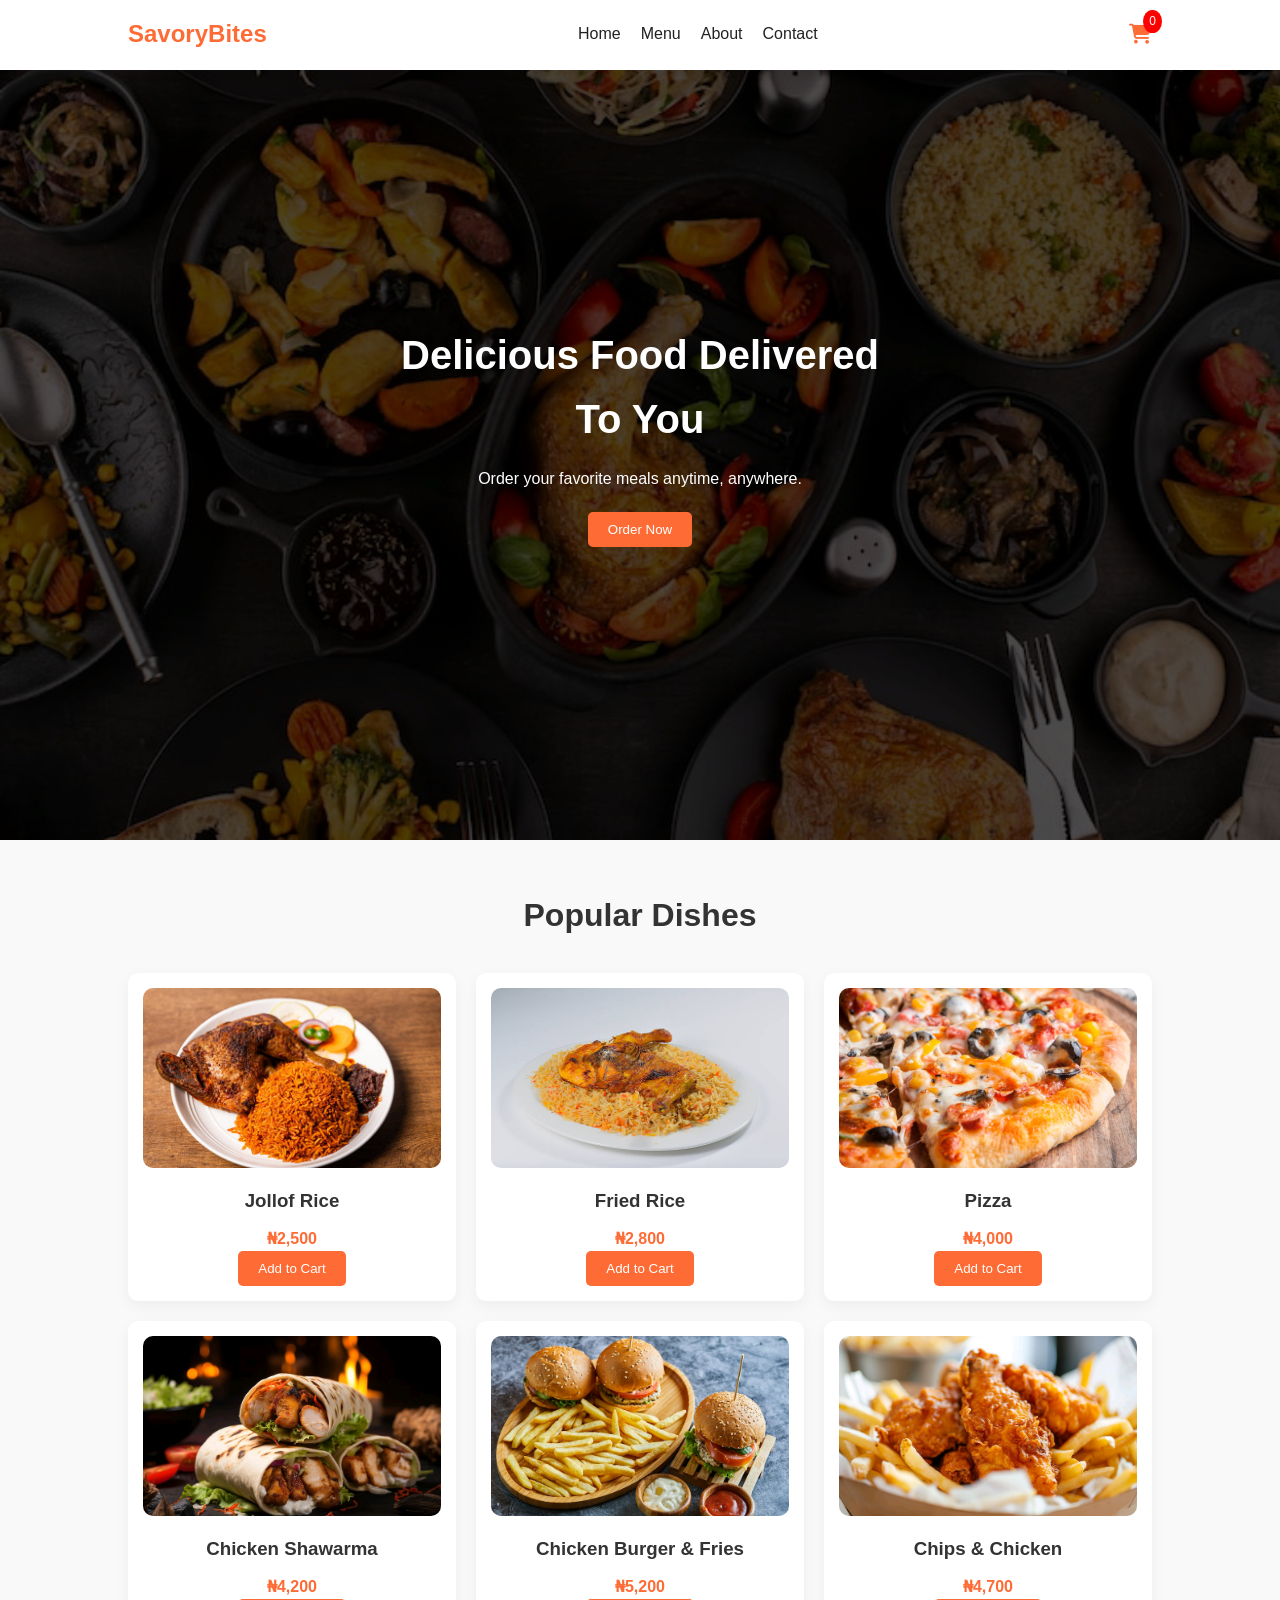
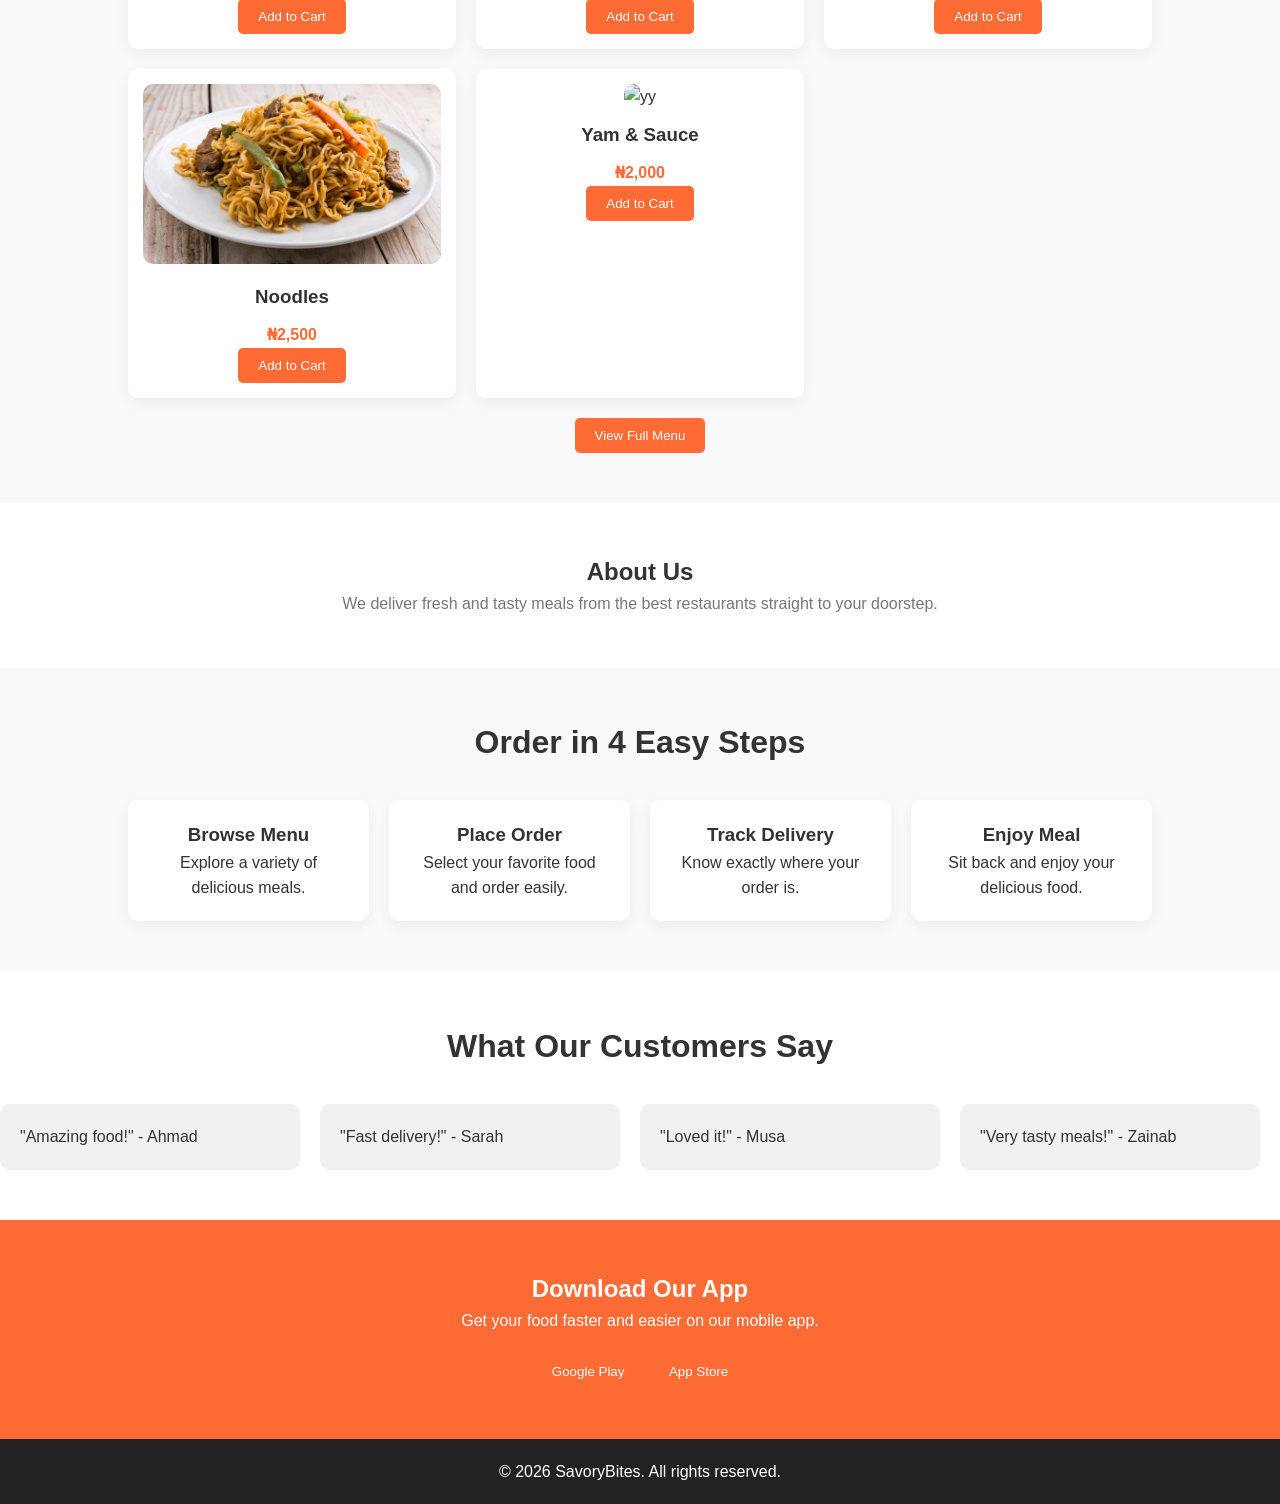
==== index.html @ 62830fe2 "Initialzed" ====
<!DOCTYPE html>
<html lang="en">
  <head>
    <meta charset="UTF-8" />
    <meta name="viewport" content="width=device-width, initial-scale=1.0" />
    <title>SavoryBites</title>
    <link
      rel="stylesheet"
      href="https://cdnjs.cloudflare.com/ajax/libs/font-awesome/4.7.0/css/font-awesome.min.css"
    />
    <link
      rel="stylesheet"
      href="https://cdnjs.cloudflare.com/ajax/libs/font-awesome/6.2.0/css/all.min.css"
    />
    <link rel="stylesheet" href="style.css" />
  </head>
  <body>
    <!-- ===== NAVBAR ===== -->
    <header class="header">
      <nav class="navbar">
        <!-- LEFT -->
        <div class="logo">SavoryBites</div>

        <!-- CENTER -->
        <ul class="nav-links" id="nav-links">
          <li><a href="#">Home</a></li>
          <li><a href="#">Menu</a></li>
          <li><a href="#">About</a></li>
          <li><a href="#">Contact</a></li>
        </ul>

        <!-- RIGHT -->
        <div class="nav-right">
          <div class="cart-icon" id="cart-toggle">
            <a href="cart.html"
              ><i class="fas fa-cart-shopping"></i> <span id="cart-count"></span
            ></a>
          </div>
          <div class="hamburger" id="hamburger">☰</div>
        </div>
      </nav>
    </header>

    <!-- ===== HERO SECTION ===== -->
    <section class="hero">
      <div class="hero-content">
        <h1>Delicious Food Delivered To You</h1>
        <p>Order your favorite meals anytime, anywhere.</p>
        <button class="btn">Order Now</button>
      </div>

      <!-- <div class="hero-image">
        <img src="" alt="Delicious food" />
      </div> -->
    </section>

    <!-- ===== FOOD MENU ===== -->
    <section class="menu">
      <h2 class="section-title">Popular Dishes</h2>

      <div class="menu-grid">
        <!-- CARD 1 -->
        <div class="food-card">
          <img src="images/jollof rice.jpg" loading="lazy" alt="" />
          <h3>Jollof Rice</h3>
          <p>₦2,500</p>
          <button
            class="btn add-to-cart"
            data-name="Jollof Rice"
            data-price="2500"
          >
            Add to Cart
          </button>
        </div>

        <!-- CARD 2 -->
        <div class="food-card">
          <img src="images/fried rice.jpg" loading="lazy" alt="" />
          <h3>Fried Rice</h3>
          <p>₦2,800</p>
          <button
            class="btn add-to-cart"
            data-name="Fried Rice"
            data-price="2800"
          >
            Add to Cart
          </button>
        </div>

        <!-- CARD 3 -->
        <div class="food-card">
          <img src="images/pizza.jpg" loading="lazy" alt="" />
          <h3>Pizza</h3>
          <p>₦4,000</p>
          <button class="btn add-to-cart" data-name="Pizza" data-price="4000">
            Add to Cart
          </button>
        </div>

        <!-- CARD 4 -->
        <div class="food-card">
          <img src="images/shawarma.jpg" loading="lazy" alt="" />
          <h3>Chicken Shawarma</h3>
          <p>₦4,200</p>
          <button
            class="btn add-to-cart"
            data-name="Chicken Shawarma"
            data-price="4200"
          >
            Add to Cart
          </button>
        </div>

        <!-- CARD 5 -->
        <div class="food-card">
          <img src="images/burger.jpg" loading="lazy" alt="" />
          <h3>Chicken Burger & Fries</h3>
          <p>₦5,200</p>
          <button
            class="btn add-to-cart"
            data-name="Chicken Burger & Fries"
            data-price="5200"
          >
            Add to Cart
          </button>
        </div>

        <!-- CARD 6 -->
        <div class="food-card">
          <img src="images/chicken and chips.jpg" loading="lazy" alt="" />
          <h3>Chips & Chicken</h3>
          <p>₦4,700</p>
          <button
            class="btn add-to-cart"
            data-name="Chips & Chicken"
            data-price="4700"
          >
            Add to Cart
          </button>
        </div>

        <!-- CARD 7 -->
        <div class="food-card">
          <img src="images/noodles.jpg" loading="lazy" alt="" />
          <h3>Noodles</h3>
          <p>₦2,500</p>
          <button class="btn add-to-cart" data-name="Noodles" data-price="2500">
            Add to Cart
          </button>
        </div>

        <!-- CARD 8 -->
        <div class="food-card">
          <img src="" alt="yy" />
          <h3>Yam & Sauce</h3>
          <p>₦2,000</p>
          <button
            class="btn add-to-cart"
            data-name="Yam & Sauce"
            data-price="2000"
          >
            Add to Cart
          </button>
        </div>
      </div>

      <div class="view-all">
        <button class="btn">View Full Menu</button>
      </div>
    </section>

    <!-- ===== ABOUT ===== -->
    <section class="about">
      <div class="about-content">
        <h2>About Us</h2>
        <p>
          We deliver fresh and tasty meals from the best restaurants straight to
          your doorstep.
        </p>
      </div>
    </section>

    <!-- ===== HOW IT WORKS ===== -->
    <section class="steps">
      <h2 class="section-title">Order in 4 Easy Steps</h2>

      <div class="steps-grid">
        <div class="step-card">
          <h3>Browse Menu</h3>
          <p>Explore a variety of delicious meals.</p>
        </div>

        <div class="step-card">
          <h3>Place Order</h3>
          <p>Select your favorite food and order easily.</p>
        </div>

        <div class="step-card">
          <h3>Track Delivery</h3>
          <p>Know exactly where your order is.</p>
        </div>

        <div class="step-card">
          <h3>Enjoy Meal</h3>
          <p>Sit back and enjoy your delicious food.</p>
        </div>
      </div>
    </section>

    <!-- ===== TESTIMONIALS ===== -->
    <section class="testimonials">
      <h2 class="section-title">What Our Customers Say</h2>

      <div class="testimonial-wrapper">
        <div class="testimonial-track">
          <!-- ORIGINAL 6 -->
          <div class="testimonial">"Amazing food!" - Ahmad</div>
          <div class="testimonial">"Fast delivery!" - Sarah</div>
          <div class="testimonial">"Loved it!" - Musa</div>
          <div class="testimonial">"Very tasty meals!" - Zainab</div>
          <div class="testimonial">"Best app ever!" - David</div>
          <div class="testimonial">"Highly recommend!" - Aisha</div>

          <!-- DUPLICATE SAME 6 -->
          <div class="testimonial">"Amazing food!" - Ahmad</div>
          <div class="testimonial">"Fast delivery!" - Sarah</div>
          <div class="testimonial">"Loved it!" - Musa</div>
          <div class="testimonial">"Very tasty meals!" - Zainab</div>
          <div class="testimonial">"Best app ever!" - David</div>
          <div class="testimonial">"Highly recommend!" - Aisha</div>
        </div>
      </div>
    </section>

    <!-- ===== DOWNLOAD APP ===== -->
    <section class="download">
      <div class="download-content">
        <h2>Download Our App</h2>
        <p>Get your food faster and easier on our mobile app.</p>

        <div class="download-buttons">
          <button class="btn">Google Play</button>
          <button class="btn">App Store</button>
        </div>
      </div>
    </section>

    <!-- ===== FOOTER ===== -->
    <footer class="footer">
      <div class="footer-content">
        <p>&copy; 2026 SavoryBites. All rights reserved.</p>
      </div>
    </footer>

    <script src="script.js"></script>
  </body>
</html>
---- style.css ----
/* ===== RESET ===== */
* {
  margin: 0;
  padding: 0;
  box-sizing: border-box;
}

body {
  font-family: Arial, sans-serif;
  line-height: 1.6;
  background: #f9f9f9;
  color: #333;
}

/* ===== VARIABLES ===== */
:root {
  --primary: #ff6b35;
  --dark: #222;
  --light: #fff;
  --gray: #777;
}

/* ===== REUSABLE ===== */
.section-title {
  text-align: center;
  margin-bottom: 2rem;
  font-size: 2rem;
}

.btn {
  background: var(--primary);
  color: #fff;
  padding: 10px 20px;
  border: none;
  cursor: pointer;
  border-radius: 5px;
  transition: 0.3s;
}

.btn:hover {
  opacity: 0.85;
}

.header {
  background: var(--light);
  box-shadow: 0 2px 10px rgba(0, 0, 0, 0.1);
  position: fixed;
  top: 0;
  left: 0;
  width: 100%;
  z-index: 1000;
  height: 70px;
}

.navbar {
  display: flex;
  justify-content: space-between;
  align-items: center;
  padding: 15px 10%;
}

.logo {
  font-size: 1.5rem;
  font-weight: bold;
  color: var(--primary);
}

.nav-links {
  list-style: none;
  display: flex;
  gap: 20px;
}

.nav-right {
  display: flex;
  align-items: center;
  gap: 15px;
}

.nav-right i {
  color: var(--primary);
}

.nav-links a {
  text-decoration: none;
  color: var(--dark);
  transition: 0.3s;
}

.nav-links a:hover {
  color: var(--primary);
}

.cart-icon {
  position: relative;
  font-size: 20px;
  cursor: pointer;
}

#cart-count {
  position: absolute;
  top: -8px;
  right: -10px;
  background: red;
  color: #fff;
  font-size: 12px;
  padding: 2px 6px;
  border-radius: 50%;
  margin-left: 5px;
}

.hero {
  background: url("../images/bg.jpg");
  background-repeat: no-repeat;
  background-position: center;
  background-size: cover;
  height: 90vh;
  display: flex;
  align-items: center;
  justify-content: center;
  padding: 70px 10%;
  color: #fff;
  text-align: center;
  position: relative;
  margin-top: 30px;
}

.hero::before {
  content: "";
  position: absolute;
  inset: 0;
  background: rgba(0, 0, 0, 0.7);
}

.hero-content {
  max-width: 500px;
  position: relative;
  z-index: 2;
  animation: fadeUp 1s ease;
}

@keyframes fadeUp {
  from {
    opacity: 0;
    transform: translateY(20px);
  }
  to {
    opacity: 1;
    transform: translateY(0);
  }
}

.hero h1 {
  font-size: 2.5rem;
  margin-bottom: 15px;
}

.hero p {
  margin-bottom: 20px;
  color: #fff;
}

.hero-image img {
  width: 400px;
  margin-top: 40px;
}

.menu {
  padding: 50px 10%;
}

.menu-grid {
  display: grid;
  grid-template-columns: repeat(auto-fit, minmax(250px, 1fr));
  gap: 20px;
}

.food-card {
  background: #fff;
  padding: 15px;
  border-radius: 10px;
  text-align: center;
  box-shadow: 0 5px 15px rgba(0, 0, 0, 0.05);
  transition: 0.2s;
}

.food-card:hover {
  transform: translateY(5px);
}

.food-card img {
  width: 100%;
  height: 180px;
  object-fit: cover;
  border-radius: 10px;
}

.food-card h3 {
  margin: 10px 0;
}

.food-card p {
  color: var(--primary);
  font-weight: bold;
}

.view-all {
  text-align: center;
  margin-top: 20px;
}

.about {
  padding: 50px 10%;
  text-align: center;
  background: #fff;
}

.about p {
  max-width: 600px;
  margin: auto;
  color: var(--gray);
}

.steps {
  padding: 50px 10%;
}

.steps-grid {
  display: grid;
  grid-template-columns: repeat(auto-fit, minmax(220px, 1fr));
  gap: 20px;
}

.step-card {
  background: #fff;
  padding: 20px;
  border-radius: 10px;
  text-align: center;
  box-shadow: 0 5px 15px rgba(0, 0, 0, 0.05);
}

.testimonials {
  overflow: hidden;
  padding: 50px 0;
  background: #fff;
}

.testimonial-wrapper {
  overflow: hidden;
  width: 100%;
  /* position: relative; */
}

/* .testimonial-wrapper::before,
.testimonial-wrapper::after {
  content: "";
  position: absolute;
  top: 0;
  width: 50px;
  height: 100%;
  z-index: 2;
}

.testimonial-wrapper::before {
  left: 0;
  background: linear-gradient(to right, #fff, transparent);
}

.testimonial-wrapper::after {
  right: 0;
  background: linear-gradient(to left, #fff, transparent);
} */

.testimonial-track {
  display: flex;
  gap: 20px;
  width: max-content;
  animation: scroll 30s linear infinite;
}

.testimonial-track:hover {
  animation-play-state: paused;
}

.testimonial {
  min-width: 300px;
  background: #f1f1f1;
  padding: 20px;
  border-radius: 10px;
}

/* ANIMATION */
@keyframes scroll {
  0% {
    transform: translateX(0);
  }
  100% {
    transform: translateX(-50%);
  }
}

.download {
  padding: 50px 10%;
  text-align: center;
  background: var(--primary);
  color: #fff;
}

.download-buttons {
  margin-top: 20px;
}

.footer {
  text-align: center;
  padding: 20px;
  background: var(--dark);
  color: #fff;
}

/* HAMBURGER (hidden on desktop) */
.hamburger {
  display: none;
  font-size: 28px;
  cursor: pointer;
  transition: 0.3s;
}
.hamburger:hover {
  color: var(--primary);
}
@media (max-width: 768px) {
  .hero {
    height: 70vh;
    padding: 20px;
  }

  .hero h1 {
    font-size: 1.8rem;
  }

  .hero-image img {
    width: 100%;
    margin-top: 20px;
  }

  .navbar {
    display: flex;
    justify-content: space-between;
    align-items: center;
  }

  .nav-right {
    display: flex;
    align-items: center;
    gap: 15px;
  }

  .hamburger {
    display: block;
  }

  .nav-links {
    position: absolute;
    top: 70px;
    left: 0;
    width: 100%;
    background: white;
    flex-direction: column;
    align-items: center;
    gap: 15px;
    padding: 20px;
    display: none;
    box-shadow: 0 5px 10px rgba(0, 0, 0, 0.1);
  }

  .nav-links.active {
    display: flex;
  }

  .navbar {
    position: relative;
  }
}
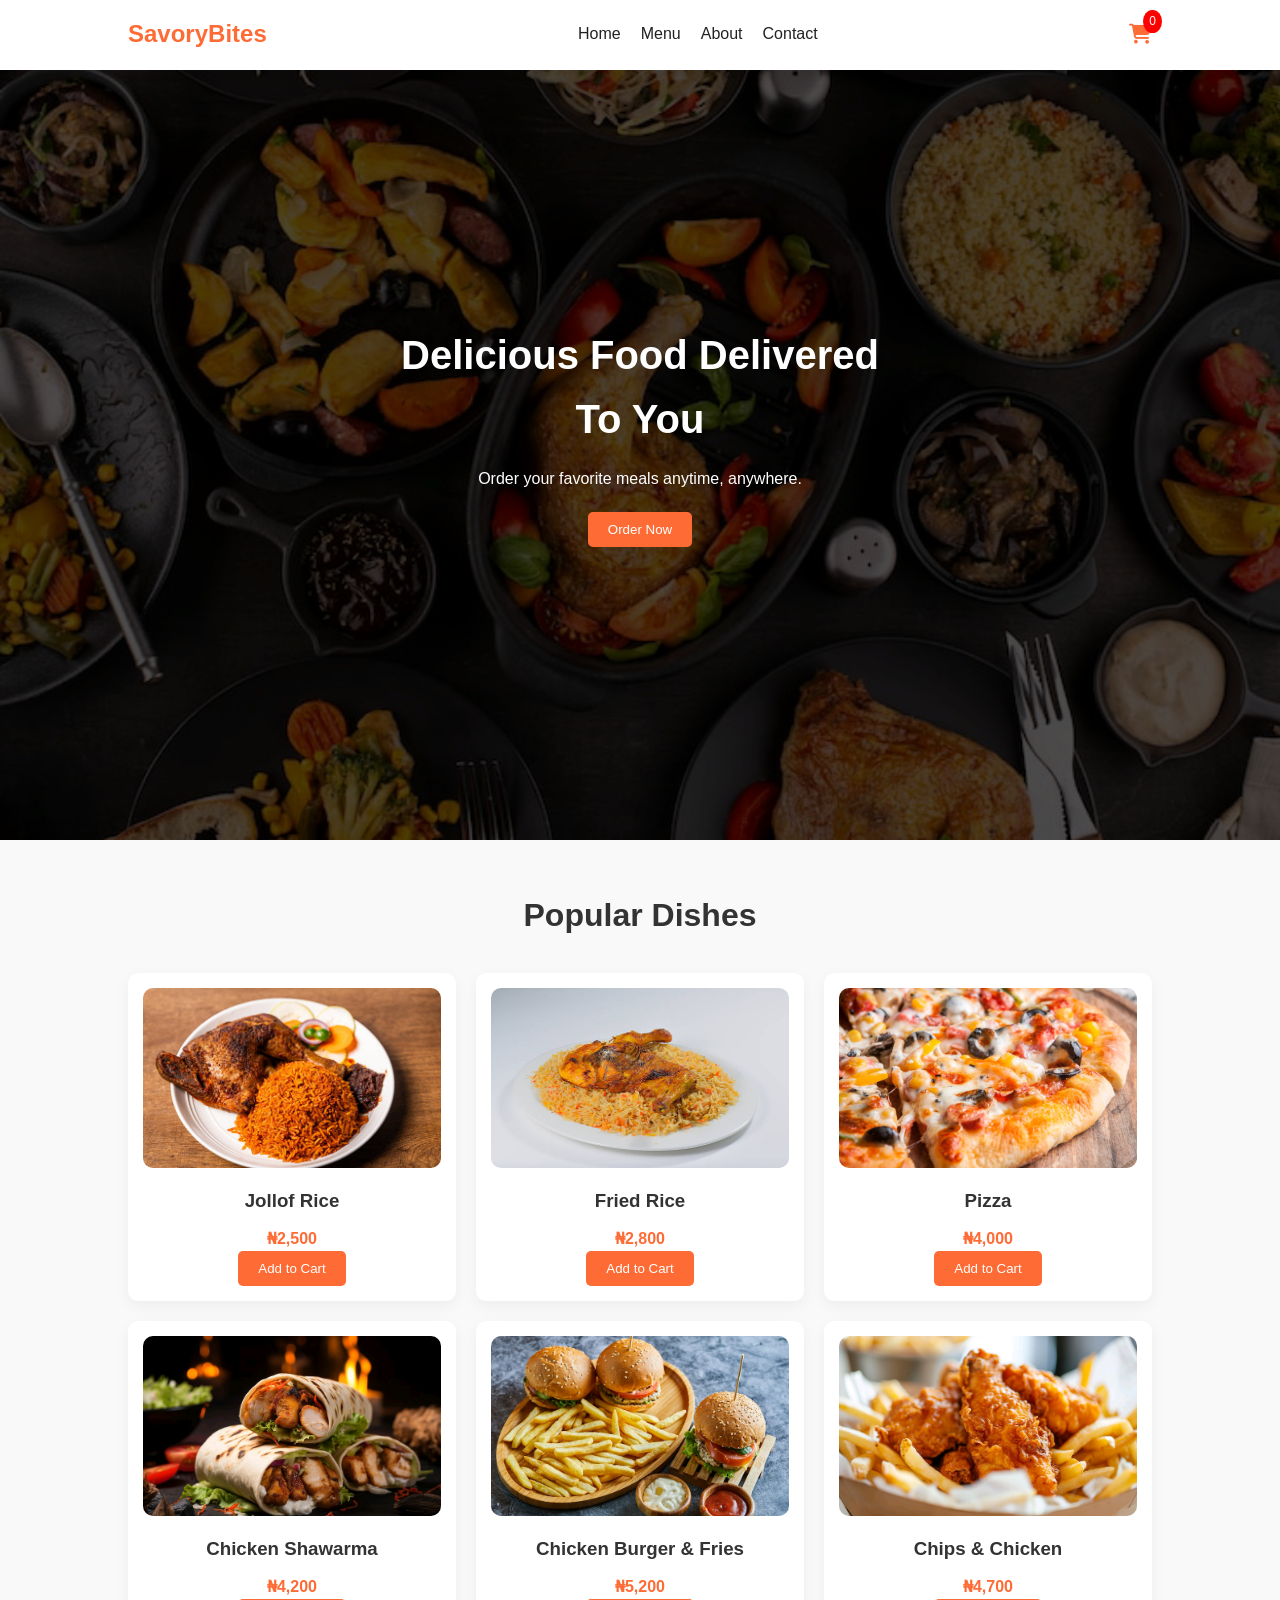
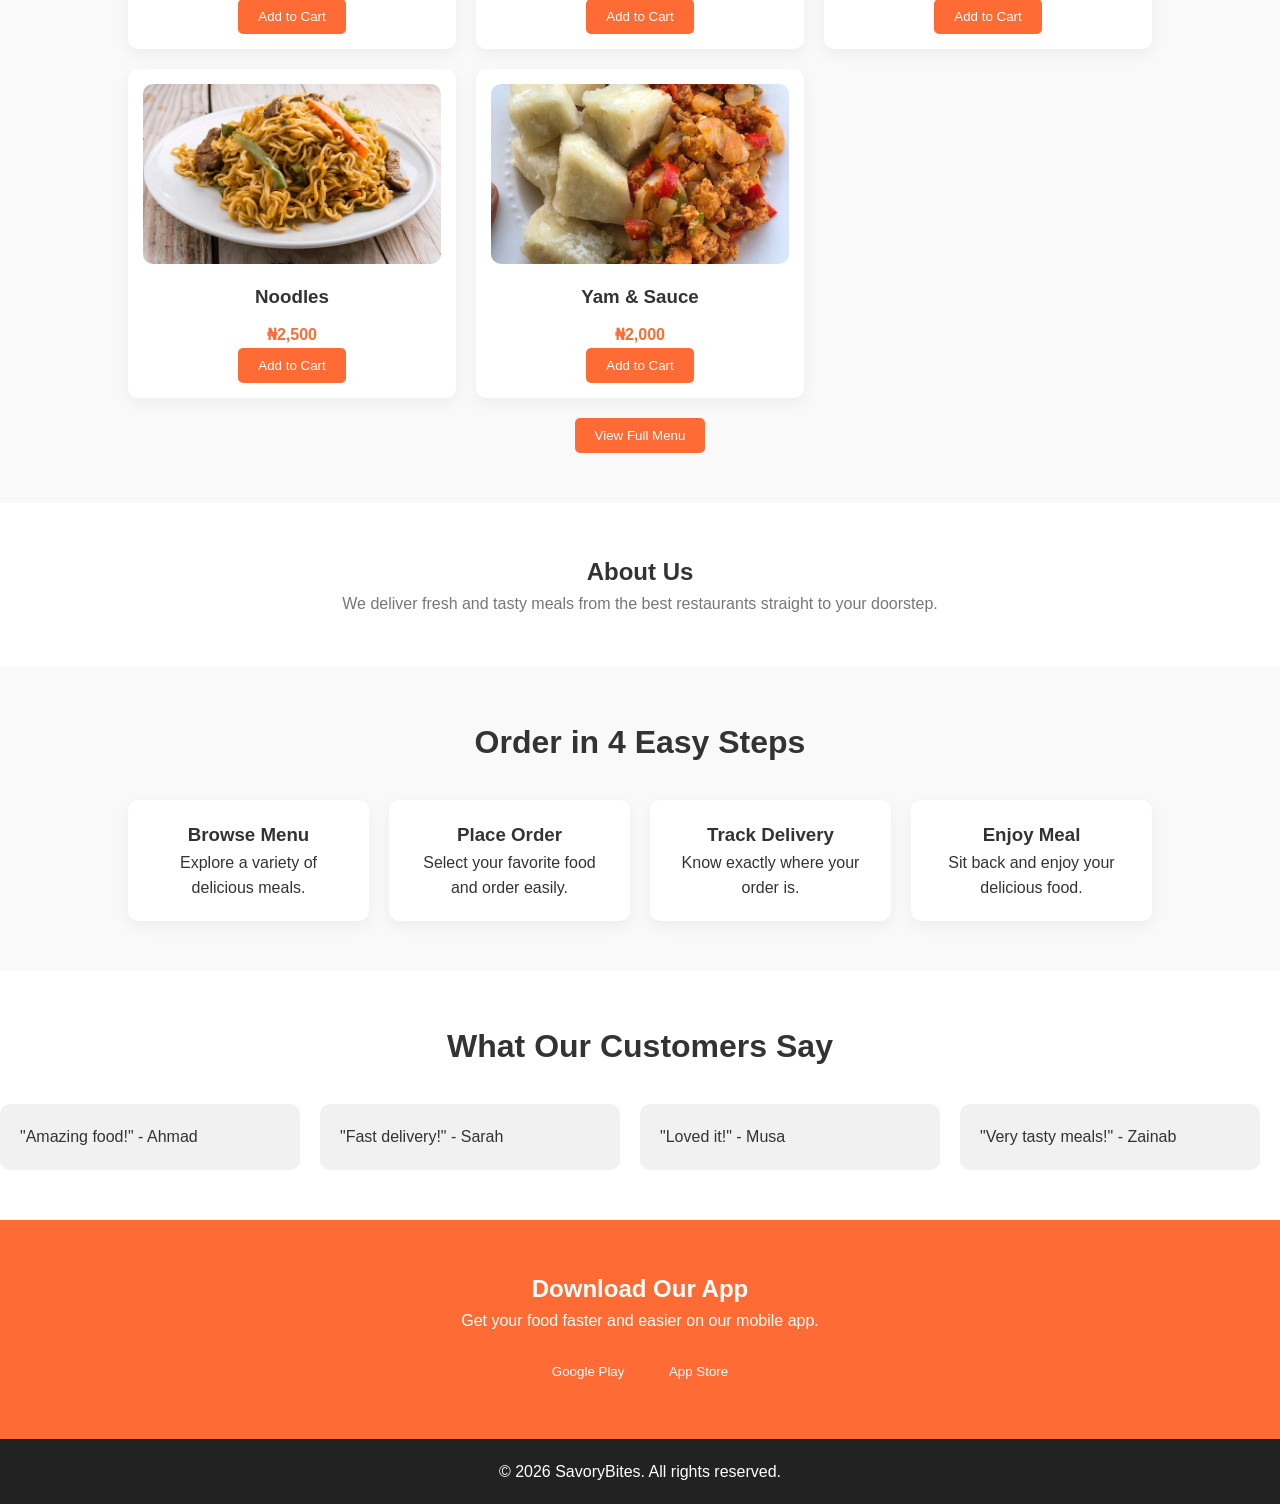
==== commit 756e920b: "image added in index file" ====
--- a/index.html
+++ b/index.html
@@ -151,7 +151,7 @@
 
         <!-- CARD 8 -->
         <div class="food-card">
-          <img src="" alt="yy" />
+          <img src="images/yam.jpg" alt="yy" />
           <h3>Yam & Sauce</h3>
           <p>₦2,000</p>
           <button
